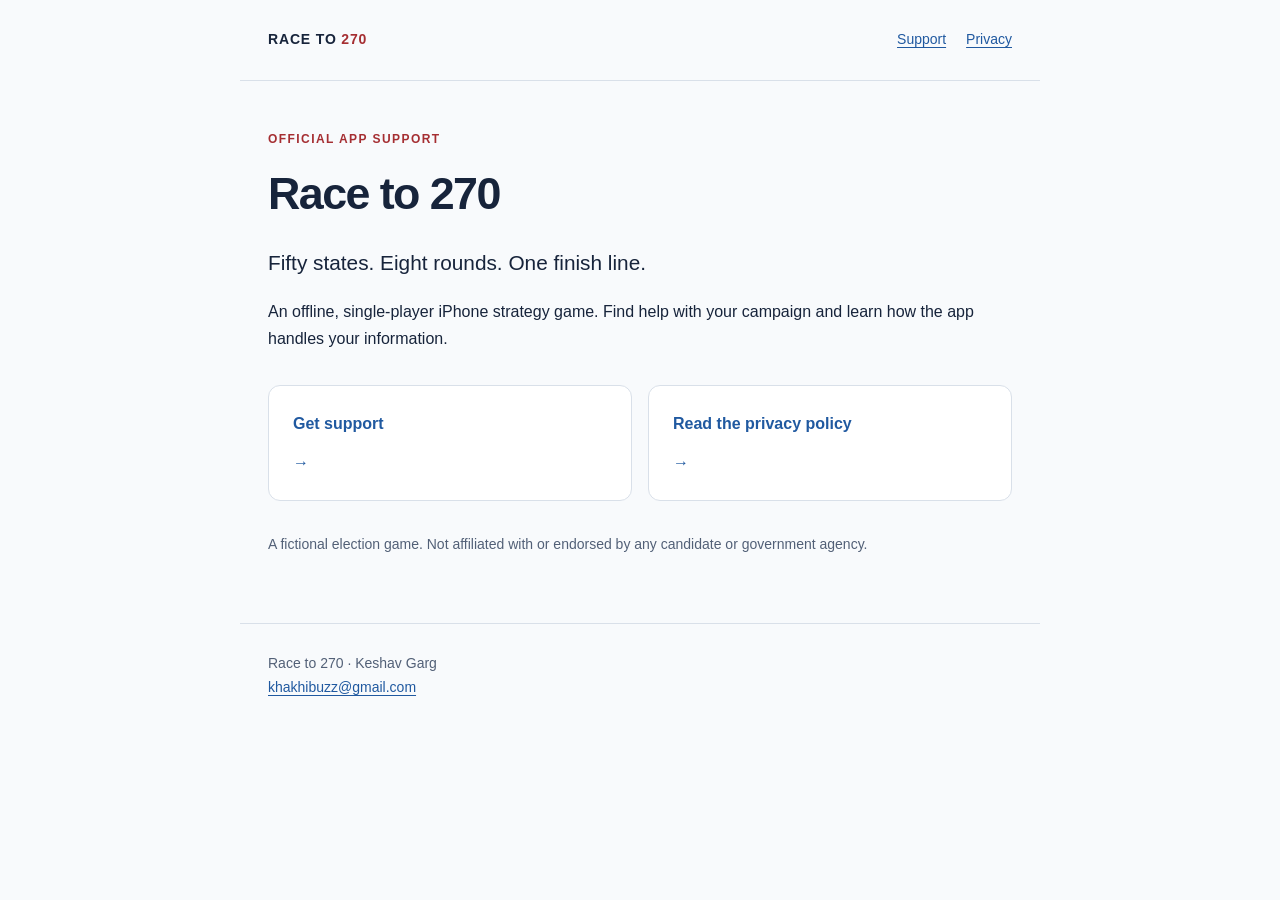
==== index.html @ 13e92525 "Publish Race to 270 support and privacy pages" ====
<!doctype html>
<html lang="en">
<head>
  <meta charset="utf-8">
  <meta name="viewport" content="width=device-width, initial-scale=1">
  <meta name="description" content="Official support and privacy information for Race to 270, an offline iPhone strategy game.">
  <title>Support &amp; Privacy | Race to 270</title>
  <link rel="stylesheet" href="./styles.css">
</head>
<body>
  <a class="skip" href="#content">Skip to content</a>
  <header><a class="brand" href="./">RACE TO <strong>270</strong></a>
    <nav aria-label="Main navigation"><a href="./support/">Support</a><a href="./privacy/">Privacy</a></nav>
  </header>
  <main id="content">
<p class="eyebrow">OFFICIAL APP SUPPORT</p>
<h1>Race to 270</h1>
<p class="intro">Fifty states. Eight rounds. One finish line.</p>
<p>An offline, single-player iPhone strategy game. Find help with your campaign and learn how the app handles your information.</p>
<div class="links"><a href="support/">Get support <span aria-hidden="true">→</span></a><a href="privacy/">Read the privacy policy <span aria-hidden="true">→</span></a></div>
<p class="note">A fictional election game. Not affiliated with or endorsed by any candidate or government agency.</p>
</main>
  <footer>Race to 270 · Keshav Garg<br><a href="mailto:khakhibuzz@gmail.com">khakhibuzz@gmail.com</a></footer>
</body>
</html>
---- styles.css ----
:root { color-scheme: light; font-family: -apple-system, BlinkMacSystemFont, "Segoe UI", sans-serif; color: #17243b; background: #f8fafc; }
* { box-sizing: border-box; }
body { margin: 0; line-height: 1.7; }
a { color: #2059a0; text-underline-offset: .2em; overflow-wrap: anywhere; }
a:hover { color: #123963; }
a:focus-visible { outline: 3px solid #ab3c39; outline-offset: 5px; border-radius: 2px; }
header, main, footer { max-width: 800px; margin: auto; padding: 28px; }
header { display: flex; align-items: center; justify-content: space-between; gap: 24px; border-bottom: 1px solid #d9e0e9; }
.brand { color: #17243b; text-decoration: none; letter-spacing: .06em; font-size: 14px; font-weight: 700; }
.brand strong { color: #a52e32; }
nav { display: flex; gap: 20px; font-size: 14px; }
main { padding-top: 48px; padding-bottom: 48px; min-height: 55vh; }
h1 { font-size: clamp(1.9rem, 5vw, 2.8rem); line-height: 1.2; letter-spacing: -.035em; margin: 0 0 24px; }
h2 { font-size: 1.2rem; line-height: 1.4; margin: 36px 0 10px; }
p { margin: 0 0 18px; }
.eyebrow { color: #a52e32; font-size: 12px; letter-spacing: .12em; font-weight: 700; }
.intro { font-size: 1.3rem; }
.links { display: grid; grid-template-columns: 1fr 1fr; gap: 16px; margin: 32px 0; }
.links a { background: white; border: 1px solid #d9e0e9; border-radius: 12px; padding: 24px; text-decoration: none; font-weight: 600; }
.links span { display: block; margin-top: 12px; }
.note, footer { font-size: 14px; color: #526077; }
footer { border-top: 1px solid #d9e0e9; padding-bottom: 40px; }
.skip { position: absolute; left: 12px; top: -100px; background: white; padding: 10px; }
.skip:focus { top: 10px; }
@media (max-width: 480px) { header, main, footer { padding-left: 20px; padding-right: 20px; } .links { grid-template-columns: 1fr; } nav { gap: 14px; } }
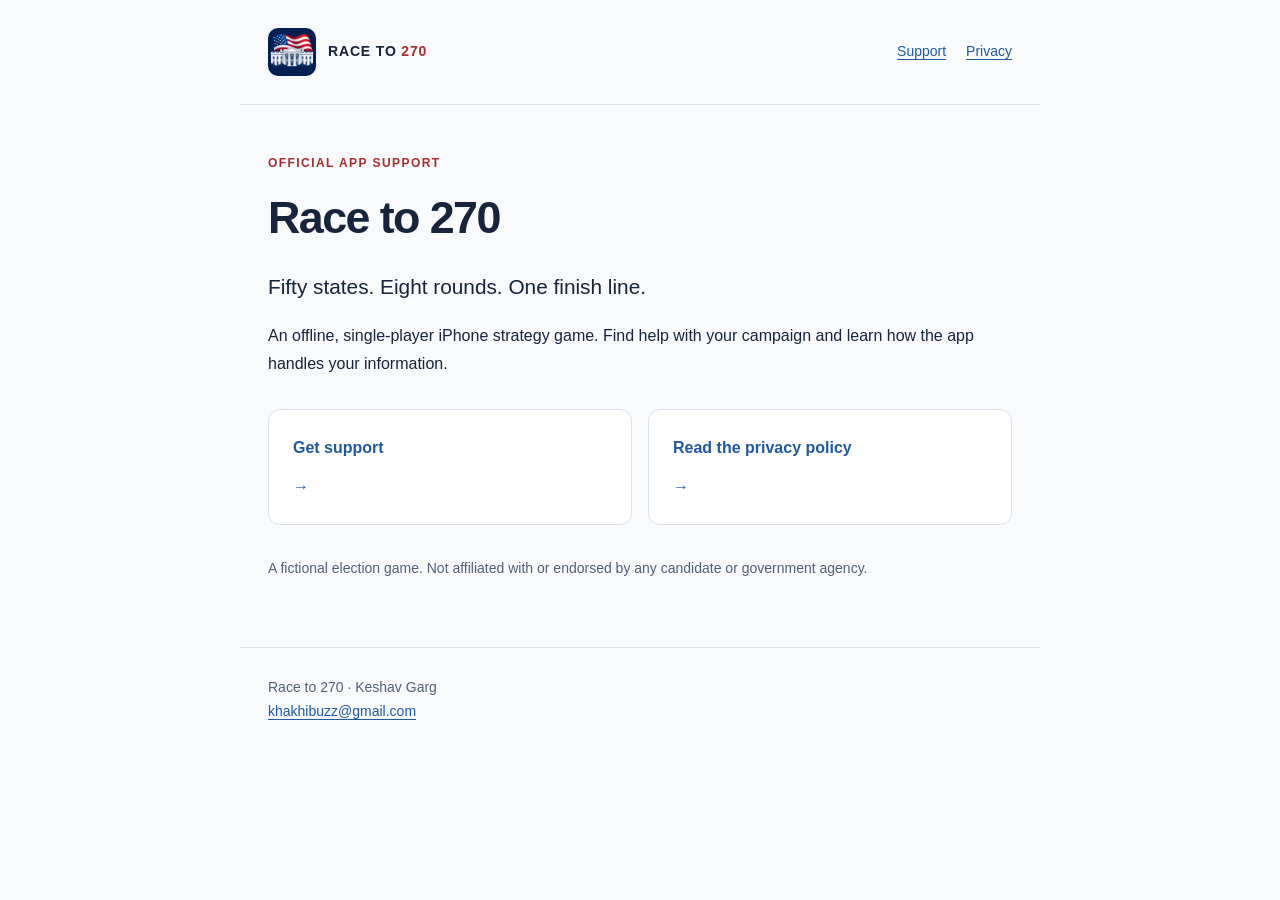
==== commit 75aded37: "Use White House and US flag logo" ====
--- a/index.html
+++ b/index.html
@@ -6,10 +6,12 @@
   <meta name="description" content="Official support and privacy information for Race to 270, an offline iPhone strategy game.">
   <title>Support &amp; Privacy | Race to 270</title>
   <link rel="stylesheet" href="./styles.css">
+  <link rel="icon" type="image/png" href="./assets/logo.png">
+  <link rel="apple-touch-icon" href="./assets/logo.png">
 </head>
 <body>
   <a class="skip" href="#content">Skip to content</a>
-  <header><a class="brand" href="./">RACE TO <strong>270</strong></a>
+  <header><a class="brand" href="./"><img src="./assets/logo.png" alt="" width="48" height="48"><span>RACE TO <strong>270</strong></span></a>
     <nav aria-label="Main navigation"><a href="./support/">Support</a><a href="./privacy/">Privacy</a></nav>
   </header>
   <main id="content">
--- a/styles.css
+++ b/styles.css
@@ -6,7 +6,8 @@
 a:focus-visible { outline: 3px solid #ab3c39; outline-offset: 5px; border-radius: 2px; }
 header, main, footer { max-width: 800px; margin: auto; padding: 28px; }
 header { display: flex; align-items: center; justify-content: space-between; gap: 24px; border-bottom: 1px solid #d9e0e9; }
-.brand { color: #17243b; text-decoration: none; letter-spacing: .06em; font-size: 14px; font-weight: 700; }
+.brand { display: inline-flex; align-items: center; gap: 12px; color: #17243b; text-decoration: none; letter-spacing: .06em; font-size: 14px; font-weight: 700; }
+.brand img { display: block; flex-shrink: 0; border-radius: 10px; }
 .brand strong { color: #a52e32; }
 nav { display: flex; gap: 20px; font-size: 14px; }
 main { padding-top: 48px; padding-bottom: 48px; min-height: 55vh; }
